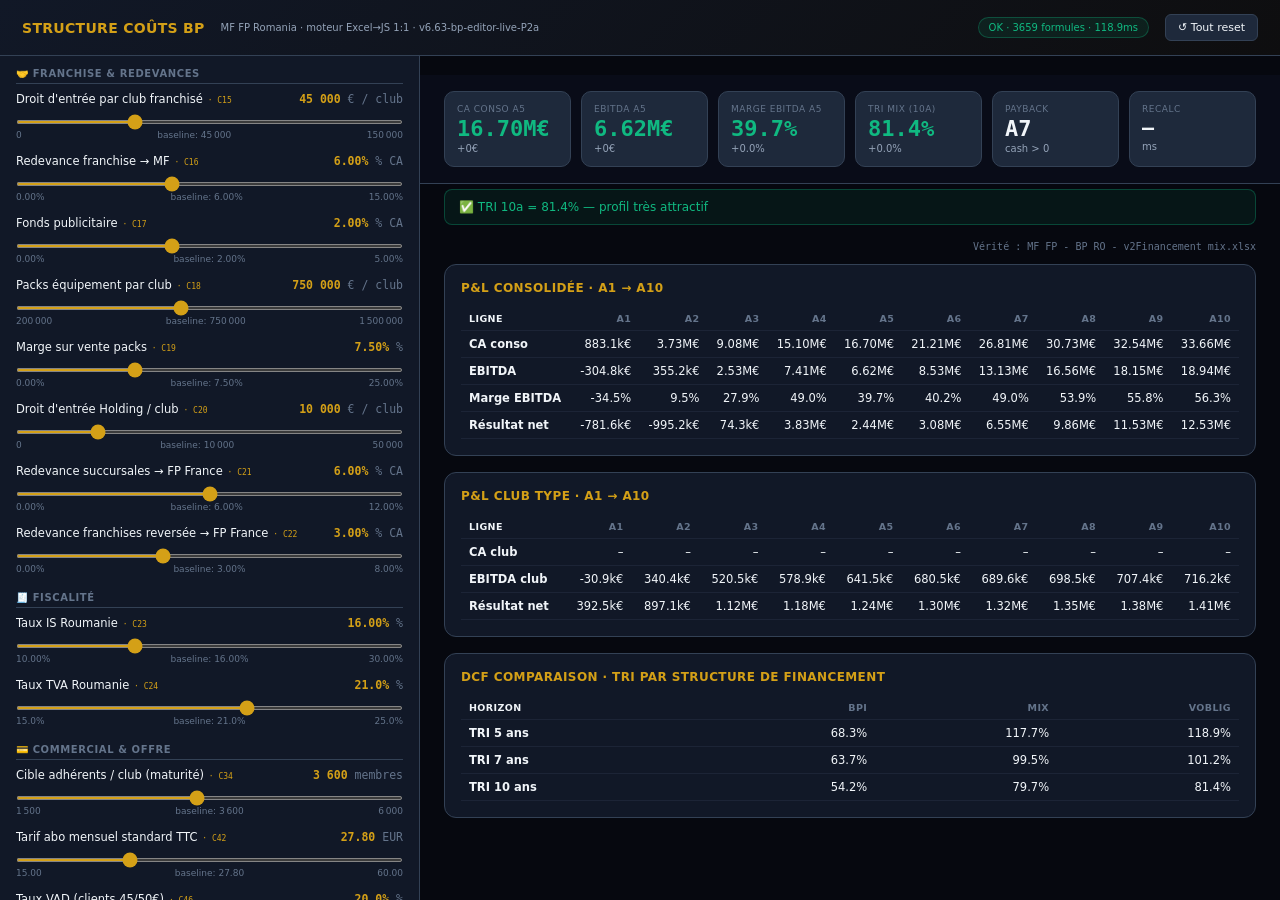
==== structure-couts.html @ fa12cac7 "feat(bp-editor): P2a UI live 42 sliders + KPIs recalc < 15ms (v6.63) Paul : "Je vois pas la faculté " ====
<!DOCTYPE html>
<html lang="fr">
<head>
<meta charset="utf-8">
<meta name="viewport" content="width=device-width, initial-scale=1">
<title>Structure coûts BP — Fitness Park Romania</title>
<style>
  :root {
    --bg: #06080f; --bg2: #0a0e1a; --card: #111827; --card2: #1e293b;
    --border: #334155; --border-hi: #475569;
    --white: #f1f5f9; --gray: #94a3b8; --gray2: #64748b;
    --accent: #d4a017; --accent-glow: rgba(212,160,23,.3);
    --green: #10b981; --red: #ef4444; --yellow: #eab308; --blue: #60a5fa; --purple: #a78bfa;
    --radius: 10px;
    --font: 'Inter', -apple-system, system-ui, sans-serif;
    --mono: 'JetBrains Mono', 'SF Mono', monospace;
  }
  * { box-sizing: border-box }
  html, body { height: 100%; margin: 0 }
  body {
    font-family: var(--font); background: var(--bg); color: var(--white);
    -webkit-font-smoothing: antialiased; overflow: hidden;
  }

  /* Layout : topbar (auto) + sidebar inputs / main content */
  .app { display: grid; grid-template-columns: 420px 1fr; grid-template-rows: auto 1fr; height: 100%; min-height: 0 }
  .app > .sidebar, .app > .main { min-height: 0 }
  @media (max-width: 900px) { .app { grid-template-columns: 1fr; grid-template-rows: auto auto 1fr } }

  /* HEADER / topbar */
  .topbar {
    grid-column: 1/-1;
    padding: 14px 22px; border-bottom: 1px solid var(--border);
    background: linear-gradient(135deg, var(--card) 0%, rgba(212,160,23,.04) 100%);
    display: flex; align-items: center; gap: 16px;
  }
  .topbar h1 { font-size: 14px; font-weight: 800; margin: 0; letter-spacing: .3px }
  .topbar .sub { font-size: 10px; color: var(--gray); }
  .topbar .spacer { flex: 1 }
  .topbar .status { font-size: 10px; color: var(--green); padding: 4px 10px; background: rgba(16,185,129,.1); border-radius: 12px; border: 1px solid rgba(16,185,129,.3); }
  .topbar .status.warn { color: var(--yellow); background: rgba(234,179,8,.1); border-color: rgba(234,179,8,.3) }
  .topbar .status.err { color: var(--red); background: rgba(239,68,68,.1); border-color: rgba(239,68,68,.3) }
  .topbar button { padding: 6px 12px; background: var(--card2); color: var(--white); border: 1px solid var(--border); border-radius: 6px; cursor: pointer; font-size: 11px; font-family: var(--font); }
  .topbar button:hover { border-color: var(--accent); }

  /* Sidebar inputs */
  .sidebar {
    background: var(--card); border-right: 1px solid var(--border);
    overflow-y: auto; padding: 12px 16px 80px;
  }
  .sidebar h2 {
    font-size: 10px; text-transform: uppercase; letter-spacing: .6px; color: var(--gray2);
    margin: 18px 0 8px; padding-bottom: 4px; border-bottom: 1px solid var(--border);
  }
  .sidebar h2:first-child { margin-top: 0 }

  .input-row { margin-bottom: 14px }
  .input-row .lbl {
    font-size: 11.5px; color: var(--white); font-weight: 500;
    display: flex; justify-content: space-between; align-items: center; margin-bottom: 3px;
  }
  .input-row .val {
    font-weight: 700; font-variant-numeric: tabular-nums; color: var(--accent);
    font-family: var(--mono); font-size: 11.5px;
  }
  .input-row .val.modified { color: var(--yellow); }
  .input-row input[type=range] {
    width: 100%; accent-color: var(--accent); margin: 0; height: 4px;
  }
  .input-row .meta {
    font-size: 9px; color: var(--gray2); display: flex; justify-content: space-between; margin-top: 2px;
  }
  .input-row .ref { color: var(--accent); font-family: var(--mono); font-size: 8px }
  .input-row.modified { border-left: 2px solid var(--yellow); padding-left: 8px; margin-left: -10px; }

  /* Main content */
  .main { overflow-y: auto; padding: 20px 24px 60px; }

  /* KPI panel sticky top */
  .kpi-panel {
    position: sticky; top: -1px; z-index: 10; margin: -20px -24px 24px; padding: 16px 24px;
    background: rgba(10,14,26,.92); backdrop-filter: blur(12px);
    border-bottom: 1px solid var(--border);
  }
  .kpi-grid { display: grid; grid-template-columns: repeat(6, 1fr); gap: 10px; }
  @media (max-width: 1200px) { .kpi-grid { grid-template-columns: repeat(3, 1fr); } }
  @media (max-width: 700px)  { .kpi-grid { grid-template-columns: repeat(2, 1fr); } }
  .kpi {
    background: var(--card2); border: 1px solid var(--border); border-radius: 10px; padding: 12px;
  }
  .kpi .k { font-size: 9px; text-transform: uppercase; letter-spacing: .5px; color: var(--gray2); }
  .kpi .v { font-size: 22px; font-weight: 900; line-height: 1.15; margin-top: 2px; font-family: var(--mono); }
  .kpi .delta { font-size: 10px; margin-top: 2px; color: var(--gray); font-variant-numeric: tabular-nums; }
  .kpi .v.ok { color: var(--green); }
  .kpi .v.warn { color: var(--yellow); }
  .kpi .v.err { color: var(--red); }
  .kpi .delta.up { color: var(--green); }
  .kpi .delta.down { color: var(--red); }

  /* Tables / sections */
  .section { background: var(--card); border: 1px solid var(--border); border-radius: 12px; padding: 16px; margin-bottom: 16px; }
  .section h3 { font-size: 12px; text-transform: uppercase; letter-spacing: .4px; color: var(--accent); margin: 0 0 12px }
  table { width: 100%; border-collapse: collapse; font-size: 11.5px; }
  table th, table td { padding: 6px 8px; text-align: right; border-bottom: 1px solid rgba(71,85,115,.2); font-variant-numeric: tabular-nums; }
  table th { color: var(--gray2); text-transform: uppercase; font-size: 9.5px; letter-spacing: .4px; font-weight: 700; text-align: right; }
  table td:first-child, table th:first-child { text-align: left; color: var(--white); font-weight: 600; }
  table tr:hover td { background: rgba(212,160,23,.04); }
  .delta-cell { font-size: 9.5px; color: var(--gray2); display: block; }
  .delta-cell.up { color: var(--green) }
  .delta-cell.down { color: var(--red) }

  /* Alerts */
  .alerts { margin-bottom: 16px }
  .alert { padding: 10px 14px; border-radius: 8px; margin-bottom: 8px; font-size: 12px; display: flex; align-items: center; gap: 10px; }
  .alert.warn { background: rgba(234,179,8,.08); border: 1px solid rgba(234,179,8,.3); color: var(--yellow); }
  .alert.critical { background: rgba(239,68,68,.1); border: 1px solid rgba(239,68,68,.35); color: var(--red); }
  .alert.ok { background: rgba(16,185,129,.08); border: 1px solid rgba(16,185,129,.3); color: var(--green); }

  /* Toast reset */
  .toolbar { margin-bottom: 12px; display: flex; gap: 8px; flex-wrap: wrap; }
  .toolbar button { padding: 6px 14px; background: var(--card2); color: var(--white); border: 1px solid var(--border); border-radius: 6px; cursor: pointer; font-size: 11px; }
  .toolbar button:hover { border-color: var(--accent) }
  .toolbar button.primary { background: var(--accent); color: var(--bg); border-color: var(--accent); font-weight: 700 }
  .toolbar .version { margin-left: auto; color: var(--gray2); font-size: 10px; font-family: var(--mono); align-self: center; }

  /* Loading */
  .loading { padding: 40px; text-align: center; color: var(--gray) }
  .spinner { width: 28px; height: 28px; margin: 0 auto 12px; border: 3px solid var(--border); border-top-color: var(--accent); border-radius: 50%; animation: spin .8s linear infinite; }
  @keyframes spin { to { transform: rotate(360deg) } }
</style>
</head>
<body>

<div class="app" id="app">
  <div class="topbar">
    <h1 style="color:var(--accent)">STRUCTURE COÛTS BP</h1>
    <span class="sub">MF FP Romania · moteur Excel→JS 1:1 · <span id="modelVersion">v6.63</span></span>
    <span class="spacer"></span>
    <span class="status" id="engineStatus">Chargement…</span>
    <button onclick="resetAll()">↺ Tout reset</button>
  </div>

  <aside class="sidebar" id="sidebar">
    <div class="loading"><div class="spinner"></div>Chargement inputs…</div>
  </aside>

  <main class="main">
    <div class="kpi-panel">
      <div class="kpi-grid">
        <div class="kpi"><div class="k">CA conso A5</div><div class="v" id="kpi_ca5">–</div><div class="delta" id="dlt_ca5">base</div></div>
        <div class="kpi"><div class="k">EBITDA A5</div><div class="v" id="kpi_ebitda5">–</div><div class="delta" id="dlt_ebitda5">–</div></div>
        <div class="kpi"><div class="k">Marge EBITDA A5</div><div class="v" id="kpi_margin5">–</div><div class="delta" id="dlt_margin5">–</div></div>
        <div class="kpi"><div class="k">TRI Mix (10a)</div><div class="v" id="kpi_tri">–</div><div class="delta" id="dlt_tri">–</div></div>
        <div class="kpi"><div class="k">Payback</div><div class="v" id="kpi_payback">–</div><div class="delta" id="dlt_payback">–</div></div>
        <div class="kpi"><div class="k">Recalc</div><div class="v" id="kpi_recalc" style="font-size:20px">–</div><div class="delta">ms</div></div>
      </div>
    </div>

    <div class="alerts" id="alerts"></div>

    <div class="toolbar">
      <span class="version">Vérité : MF FP - BP RO - v2Financement mix.xlsx</span>
    </div>

    <!-- P&L CONSO annuelle -->
    <div class="section">
      <h3>P&L consolidée · A1 → A10</h3>
      <div id="tablePLConso">–</div>
    </div>

    <!-- P&L Club type -->
    <div class="section">
      <h3>P&L club type · A1 → A10</h3>
      <div id="tablePLClub">–</div>
    </div>

    <!-- DCF comparaison -->
    <div class="section">
      <h3>DCF comparaison · TRI par structure de financement</h3>
      <div id="tableDCF">–</div>
    </div>

  </main>
</div>

<script src="src/bp/engine.js"></script>
<script src="src/bp/bp_inputs.js"></script>
<script src="config.js"></script>
<script>
// =======================================================================
// BP EDITOR — structure-couts.html
// =======================================================================
// Charge le IR source, instancie un modèle BPEngine, laisse l'utilisateur
// modifier les 41 inputs de HYPOTHESES, et recalcule en live tous les KPIs.
// =======================================================================

let model = null;
let baselineValues = null;  // snapshot valeurs avant toute modif
let currentOverrides = {};   // {C15: 50000, ...}
let recalcTimer = null;

async function boot() {
  try {
    const ir = await fetch('src/bp/bp_ir.json?v=' + Date.now()).then(r => r.json());
    model = new window.BPEngine.Model(ir);
    const t0 = performance.now();
    model.evaluateAll();
    const ms = (performance.now() - t0).toFixed(1);
    document.getElementById('engineStatus').textContent = `OK · ${ir.stats.total_formulas} formules · ${ms}ms`;
    document.getElementById('modelVersion').textContent = (typeof MODEL_VERSION !== 'undefined') ? MODEL_VERSION : '—';
    baselineValues = snapshotKPIs();
    buildSidebar();
    renderAll();
  } catch (e) {
    console.error(e);
    document.getElementById('engineStatus').textContent = 'ERROR : ' + e.message;
    document.getElementById('engineStatus').className = 'status err';
  }
}

function fmtValue(input, value) {
  if (value === null || value === undefined) return '—';
  if (input.type === 'pct') return (value * 100).toFixed(input.step < 0.01 ? 2 : 1) + '%';
  if (input.type === 'eur') {
    if (Math.abs(value) >= 1000) return new Intl.NumberFormat('fr-FR').format(Math.round(value));
    return value.toFixed(input.step < 1 ? 2 : 0);
  }
  if (input.type === 'nb') return new Intl.NumberFormat('fr-FR').format(Math.round(value));
  return String(value);
}

function buildSidebar() {
  const sb = document.getElementById('sidebar');
  sb.innerHTML = '';
  const groups = {};
  for (const inp of window.BPInputs.list) (groups[inp.group] = groups[inp.group] || []).push(inp);
  for (const [gname, items] of Object.entries(groups)) {
    const h = document.createElement('h2'); h.textContent = gname; sb.appendChild(h);
    for (const inp of items) {
      const cur = currentOverrides[inp.coord] ?? inp.baseline;
      const row = document.createElement('div');
      row.className = 'input-row';
      row.dataset.coord = inp.coord;
      row.innerHTML = `
        <div class="lbl">
          <span>${inp.label}<span class="ref"> · ${inp.coord}</span></span>
          <span class="val" data-val>${fmtValue(inp, cur)} <span style="color:var(--gray2);font-weight:400">${inp.unit}</span></span>
        </div>
        <input type="range" min="${inp.min}" max="${inp.max}" step="${inp.step}" value="${cur}" data-coord="${inp.coord}">
        <div class="meta"><span>${fmtValue(inp, inp.min)}</span><span>baseline: ${fmtValue(inp, inp.baseline)}</span><span>${fmtValue(inp, inp.max)}</span></div>
      `;
      const range = row.querySelector('input[type=range]');
      range.addEventListener('input', e => onSliderInput(inp, e.target.value, row));
      sb.appendChild(row);
    }
  }
}

function onSliderInput(input, rawVal, row) {
  const v = (input.type === 'nb') ? parseInt(rawVal, 10) : parseFloat(rawVal);
  if (v === input.baseline) {
    delete currentOverrides[input.coord];
    row.classList.remove('modified');
    row.querySelector('[data-val]').classList.remove('modified');
  } else {
    currentOverrides[input.coord] = v;
    row.classList.add('modified');
    row.querySelector('[data-val]').classList.add('modified');
  }
  row.querySelector('[data-val]').innerHTML = `${fmtValue(input, v)} <span style="color:var(--gray2);font-weight:400">${input.unit}</span>`;
  scheduleRecalc();
}

function scheduleRecalc() {
  clearTimeout(recalcTimer);
  recalcTimer = setTimeout(recalcNow, 120);
}

function recalcNow() {
  // Apply overrides to model.values BEFORE re-evaluate
  for (const [coord, v] of Object.entries(currentOverrides)) {
    const key = 'HYPOTHESES!' + coord;
    model.values[key] = v;
  }
  const t0 = performance.now();
  // Re-evaluate in topo order (keeps formulas intact, just reads new input values)
  for (const k of model.order) {
    const entry = model.formulas[k];
    if (entry.parseError) continue;
    const ctx = { sheet: entry.sheet, get: (sh, coord) => {
      const kk = sh + '!' + coord.replace(/\$/g,'').toUpperCase();
      return (kk in model.values) ? model.values[kk] : 0;
    }};
    try {
      model.values[k] = window.BPEngine.evaluate(entry.ast, ctx);
    } catch (e) {
      model.values[k] = e;
    }
  }
  const ms = performance.now() - t0;
  document.getElementById('kpi_recalc').textContent = ms.toFixed(1);
  renderAll();
}

function getVal(sheet, coord) {
  const v = model.values[sheet + '!' + coord];
  if (v instanceof Error) return null;
  return v;
}

function snapshotKPIs() {
  return {
    ca5: getVal('PL_CONSO', 'H7'),   // placeholder — on ajustera si besoin
    ebitda5: 0, tri: 0, payback: 0,
  };
}

// --- KPI extraction ---
// On lit les cellules strict du fichier v2Financement mix. Références vérifiées
// via audit manuel EXEC_SUMMARY + PL_CONSO :
//   PL_CONSO: row 7 = Total ouvertures, ca/ebitda/net par an en lignes plus bas
//   EXEC_SUMMARY: résumés CA/EBITDA/Net/Marge

function extractKPIs() {
  // EXEC_SUMMARY block "PL CLUB TYPE" — déjà agrégé (lignes 22-30 pour club, 34+ pour MF)
  // EXEC_SUMMARY!D22 = CA club A1, E22 = A2, ..., M22 = A10
  // EXEC_SUMMARY!D26 = EBITDA club A1
  // Pour le conso : on le tire de PL_CONSO directement (C7:M7 = ouvertures)
  // Les lignes PL_CONSO CA/EBITDA/NET sont à découvrir dynamiquement
  const plcElems = findPLConsoRows();
  const plc = {
    ca:  plcElems.ca,
    ebitda: plcElems.ebitda,
    ebitdaMargin: plcElems.ebitdaMargin,
    netResult: plcElems.netResult,
    netCashCumul: plcElems.netCashCumul,
  };
  // DCF TRI Mix = 02_DCF_Mix!I121 (horizon 10 ans — v_excel baseline 0.80)
  // Voir audit : DCF_COMPARAISON!E42 = TRI 10a Mix
  const tri10 = getVal('DCF_COMPARAISON', 'E42');
  const tri5  = getVal('DCF_COMPARAISON', 'E28');
  // Payback MF = EXEC_SUMMARY à trouver — prenons le cumulatif cash positif
  return { plc, tri10, tri5 };
}

function findPLConsoRows() {
  // Heuristique : on cherche dans PL_CONSO les labels connus en col A
  const cells = model.ir.sheets.PL_CONSO.cells;
  const labelMap = {};  // label lowercase → row
  for (const [coord, c] of Object.entries(cells)) {
    if (c.t !== 's' || !coord.startsWith('A')) continue;
    const row = parseInt(coord.slice(1), 10);
    labelMap[(c.v || '').toString().toLowerCase().trim()] = row;
  }
  // v6.63 : patterns par ordre de priorité — on parcourt pattern par pattern
  // et on retient le premier label qui matche. Evite que "ca conso" matche A19
  // "2. CA CONSOLIDE" (header de section) au lieu de A23 "TOTAL CA CONSOLIDE".
  const findRow = patterns => {
    for (const p of patterns) {
      const needle = p.toLowerCase();
      for (const [lbl, row] of Object.entries(labelMap)) {
        if (lbl.includes(needle)) return row;
      }
    }
    return null;
  };
  // Columns A1..A10 = C..M (PL_CONSO layout)
  const cols = ['D','E','F','G','H','I','J','K','L','M']; // A1..A10
  const build = row => {
    if (!row) return { perYear: Array(10).fill(null), a5: null };
    const perYear = cols.map(c => getVal('PL_CONSO', c + row));
    return { row, perYear, a5: perYear[4] };
  };
  return {
    ca: build(findRow(['total ca consolide', 'ca conso'])),
    ebitda: build(findRow(['ebitda consolide', 'ebitda conso'])),
    ebitdaMargin: build(findRow(['marge ebitda / ca conso', 'marge ebitda'])),
    netResult: build(findRow(['resultat net consolide', 'resultat net conso'])),
    netCashCumul: build(findRow(['net cash flow cumule'])),
  };
}

function renderAll() {
  const kpis = extractKPIs();
  const plc = kpis.plc;

  // KPI panel
  setKPI('kpi_ca5', 'dlt_ca5', plc.ca.a5, baselineValues._baseCa5, fmtMoney, { unit: 'EUR' });
  setKPI('kpi_ebitda5', 'dlt_ebitda5', plc.ebitda.a5, baselineValues._baseEbitda5, fmtMoney);
  setKPI('kpi_margin5', 'dlt_margin5', plc.ebitdaMargin.a5, baselineValues._baseMargin5, fmtPct);
  setKPI('kpi_tri', 'dlt_tri', kpis.tri10, baselineValues._baseTri10, fmtPct);
  // Payback = première année où Net Cash Flow cumulé > 0
  const cum = plc.netCashCumul?.perYear || [];
  let pb = null;
  for (let i = 0; i < cum.length; i++) {
    if (cum[i] != null && cum[i] >= 0) { pb = 'A' + (i + 1); break; }
  }
  document.getElementById('kpi_payback').textContent = pb || '> A10';
  document.getElementById('dlt_payback').textContent = 'cash > 0';

  // Premier render : on fixe les baselines
  if (!baselineValues._fixed) {
    baselineValues._baseCa5 = plc.ca.a5;
    baselineValues._baseEbitda5 = plc.ebitda.a5;
    baselineValues._baseMargin5 = plc.ebitdaMargin.a5;
    baselineValues._baseTri10 = kpis.tri10;
    baselineValues._fixed = true;
    // re-render avec deltas corrects
    return renderAll();
  }

  // Alerts
  renderAlerts(kpis);

  // Tables
  renderPLTable('tablePLConso', plc);
  renderClubType();
  renderDCF();
}

function setKPI(vId, dId, val, baseVal, fmt, _) {
  const vEl = document.getElementById(vId);
  const dEl = document.getElementById(dId);
  if (val == null) { vEl.textContent = '–'; dEl.textContent = '–'; return; }
  vEl.textContent = fmt(val);
  if (val > 0) vEl.className = 'v ok';
  else if (val < 0) vEl.className = 'v err';
  else vEl.className = 'v';
  if (baseVal == null) { dEl.textContent = 'base'; dEl.className='delta'; return; }
  const delta = val - baseVal;
  const pct = baseVal !== 0 ? (delta / Math.abs(baseVal)) * 100 : 0;
  dEl.textContent = (delta >= 0 ? '+' : '') + fmt(delta) + (Math.abs(pct) > 0.1 ? ` (${(delta >= 0 ? '+' : '')}${pct.toFixed(1)}%)` : '');
  dEl.className = 'delta ' + (delta > 0 ? 'up' : (delta < 0 ? 'down' : ''));
}

function fmtMoney(v) {
  if (v == null || !isFinite(v)) return '–';
  const abs = Math.abs(v);
  if (abs >= 1e6) return (v / 1e6).toFixed(2) + 'M€';
  if (abs >= 1e3) return (v / 1e3).toFixed(1) + 'k€';
  return Math.round(v).toLocaleString('fr-FR') + '€';
}
function fmtPct(v) {
  if (v == null || !isFinite(v)) return '–';
  return (v * 100).toFixed(1) + '%';
}

function renderAlerts(kpis) {
  const alerts = [];
  const marg = kpis.plc.ebitdaMargin.a5;
  if (marg != null && marg < 0.20) alerts.push({ level: 'warn', msg: `Marge EBITDA A5 = ${fmtPct(marg)} (< 20% seuil sain)` });
  if (kpis.plc.ebitda.a5 != null && kpis.plc.ebitda.a5 < 0) alerts.push({ level: 'critical', msg: 'EBITDA A5 négatif — BP non bancable en l\'état' });
  if (kpis.tri10 != null && kpis.tri10 < 0.12) alerts.push({ level: 'warn', msg: `TRI 10a = ${fmtPct(kpis.tri10)} (< WACC 12%)` });
  if (kpis.tri10 != null && kpis.tri10 > 0.25) alerts.push({ level: 'ok', msg: `TRI 10a = ${fmtPct(kpis.tri10)} — profil très attractif` });
  const box = document.getElementById('alerts');
  box.innerHTML = alerts.map(a => `<div class="alert ${a.level}">${a.level === 'critical' ? '🚨' : a.level === 'ok' ? '✅' : '⚠️'} ${a.msg}</div>`).join('');
}

function renderPLTable(id, plc) {
  const cols = ['A1','A2','A3','A4','A5','A6','A7','A8','A9','A10'];
  let html = '<table><thead><tr><th>Ligne</th>' + cols.map(c => `<th>${c}</th>`).join('') + '</tr></thead><tbody>';
  const rows = [
    ['CA conso', plc.ca.perYear, fmtMoney],
    ['EBITDA', plc.ebitda.perYear, fmtMoney],
    ['Marge EBITDA', plc.ebitdaMargin.perYear, fmtPct],
    ['Résultat net', plc.netResult.perYear, fmtMoney],
  ];
  for (const [label, vals, fmt] of rows) {
    html += `<tr><td>${label}</td>` + vals.map(v => `<td>${fmt(v)}</td>`).join('') + '</tr>';
  }
  html += '</tbody></table>';
  document.getElementById(id).innerHTML = html;
}

function renderClubType() {
  // PL_CLUB_TYPE rows : cible A1..A10 in cols C..L (club type, 10 ans ou 5 ans ?)
  const sheet = model.ir.sheets.PL_CLUB_TYPE.cells;
  const labelMap = {};
  for (const [coord, c] of Object.entries(sheet)) {
    if (c.t !== 's' || !coord.startsWith('A')) continue;
    const row = parseInt(coord.slice(1), 10);
    labelMap[(c.v || '').toString().toLowerCase().trim()] = row;
  }
  const findRow = patterns => {
    for (const [lbl, row] of Object.entries(labelMap)) for (const p of patterns) if (lbl.includes(p.toLowerCase())) return row;
    return null;
  };
  const caRow = findRow(['ca total', 'ca club']);
  const ebRow = findRow(['ebitda']);
  const netRow = findRow(['resultat net', 'net']);
  const cols = ['C','D','E','F','G','H','I','J','K','L'];
  const build = r => r ? cols.map(c => getVal('PL_CLUB_TYPE', c + r)) : Array(10).fill(null);
  const rows = [
    ['CA club', build(caRow), fmtMoney],
    ['EBITDA club', build(ebRow), fmtMoney],
    ['Résultat net', build(netRow), fmtMoney],
  ];
  let html = '<table><thead><tr><th>Ligne</th>' + ['A1','A2','A3','A4','A5','A6','A7','A8','A9','A10'].map(c => `<th>${c}</th>`).join('') + '</tr></thead><tbody>';
  for (const [l, v, f] of rows) html += `<tr><td>${l}</td>` + v.map(x => `<td>${f(x)}</td>`).join('') + '</tr>';
  html += '</tbody></table>';
  document.getElementById('tablePLClub').innerHTML = html;
}

function renderDCF() {
  // DCF_COMPARAISON : C/D/E = BPI/Mix/Voblig ; lignes : TRI 5a (28), TRI 7a (35), TRI 10a (42)
  // VAN : à trouver
  const struct = ['BPI', 'Mix', 'Voblig'];
  const cols = ['C','D','E'];
  const triRows = { '5 ans': 28, '7 ans': 35, '10 ans': 42 };
  let html = '<table><thead><tr><th>Horizon</th>' + struct.map(s => `<th>${s}</th>`).join('') + '</tr></thead><tbody>';
  for (const [label, row] of Object.entries(triRows)) {
    html += `<tr><td>TRI ${label}</td>` + cols.map(c => `<td>${fmtPct(getVal('DCF_COMPARAISON', c + row))}</td>`).join('') + '</tr>';
  }
  html += '</tbody></table>';
  document.getElementById('tableDCF').innerHTML = html;
}

function resetAll() {
  currentOverrides = {};
  document.querySelectorAll('.input-row').forEach(row => {
    const coord = row.dataset.coord;
    const inp = window.BPInputs.byCoord[coord];
    const range = row.querySelector('input[type=range]');
    range.value = inp.baseline;
    row.classList.remove('modified');
    row.querySelector('[data-val]').classList.remove('modified');
    row.querySelector('[data-val]').innerHTML = `${fmtValue(inp, inp.baseline)} <span style="color:var(--gray2);font-weight:400">${inp.unit}</span>`;
  });
  recalcNow();
}

window.addEventListener('load', boot);
</script>
</body>
</html>
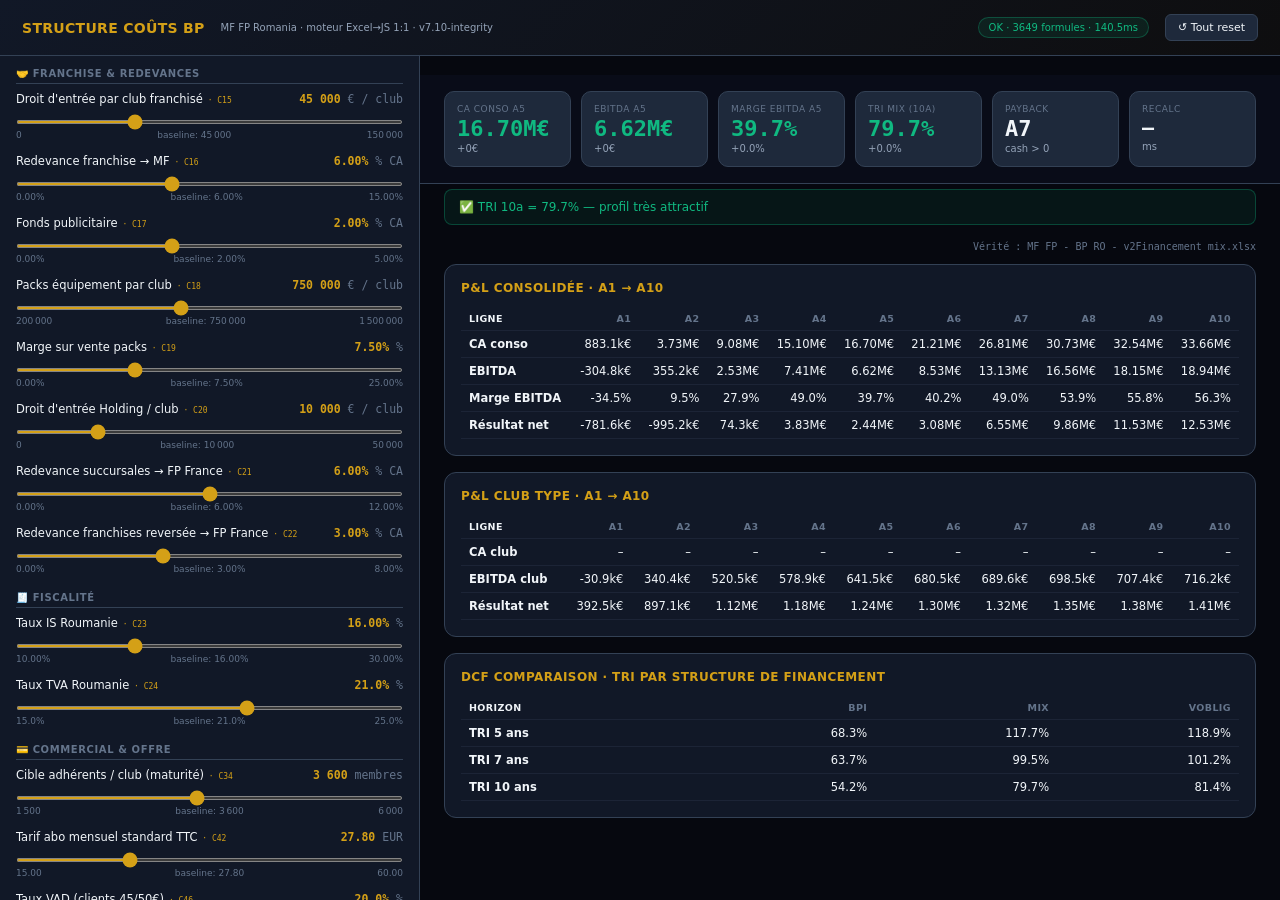
==== commit 8714ecde: "fix(integrity): 31 restes V17 corrigés (audit multi-agents) + démo à enforceur continu (v7.10) Audit" ====
--- a/structure-couts.html
+++ b/structure-couts.html
@@ -336,9 +336,11 @@
     netCashCumul: plcElems.netCashCumul,
   };
   // DCF TRI Mix = 02_DCF_Mix!I121 (horizon 10 ans — v_excel baseline 0.80)
-  // Voir audit : DCF_COMPARAISON!E42 = TRI 10a Mix
-  const tri10 = getVal('DCF_COMPARAISON', 'E42');
-  const tri5  = getVal('DCF_COMPARAISON', 'E28');
+  // v7.10 — FIX audit : DCF_COMPARAISON colonne D = Scénario B Mixte,
+  // colonne E = Scénario C Voblig pur (bp_ir.json D5/E5). L'ancien code
+  // lisait E42/E28 → le KPI « TRI Mix » affichait le TRI du scénario Voblig.
+  const tri10 = getVal('DCF_COMPARAISON', 'D42');
+  const tri5  = getVal('DCF_COMPARAISON', 'D28');
   // Payback MF = EXEC_SUMMARY à trouver — prenons le cumulatif cash positif
   return { plc, tri10, tri5 };
 }
